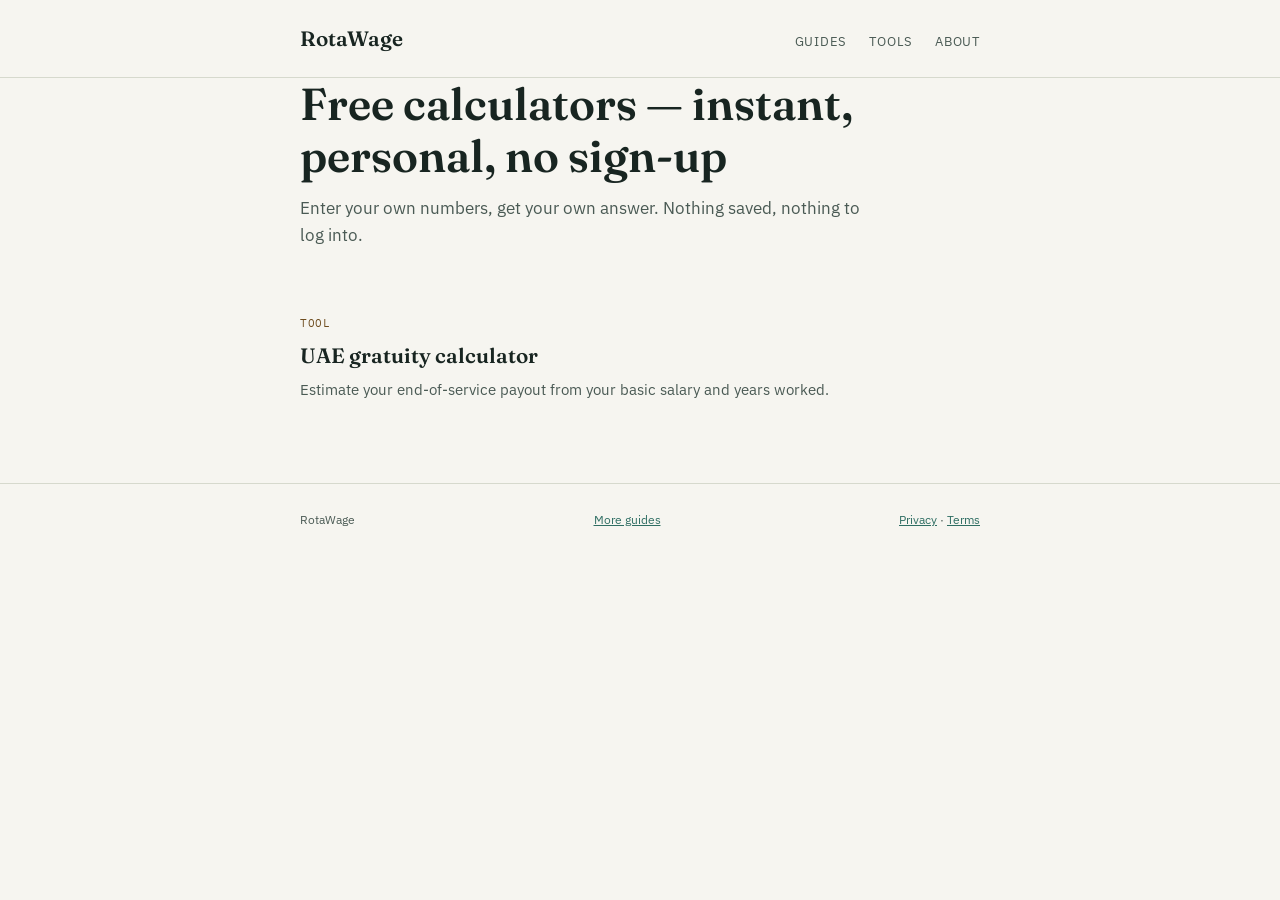
==== tools/index.html @ 277010a6 "Create index.html" ====
<!doctype html>
<html lang="en">
<head>
<script async src="https://pagead2.googlesyndication.com/pagead/js/adsbygoogle.js?client=ca-pub-6051499531677717" crossorigin="anonymous"></script>
<meta charset="utf-8">
<meta name="viewport" content="width=device-width, initial-scale=1">
<title>Free UAE Money Tools &amp; Calculators | RotaWage</title>
<meta name="description" content="Free calculators for UAE-based workers — gratuity, budgeting, and more. Instant, personal, no sign-up.">
<link rel="canonical" href="https://kelvorixai.github.io/rotawage/tools/">
<link rel="preconnect" href="https://fonts.googleapis.com">
<link rel="preconnect" href="https://fonts.gstatic.com" crossorigin>
<link href="https://fonts.googleapis.com/css2?family=Fraunces:opsz,wght@9..144,500;9..144,600&family=IBM+Plex+Sans:wght@400;500;600&family=IBM+Plex+Mono:wght@400;500&display=swap" rel="stylesheet">
<link rel="stylesheet" href="../style.css">
</head>
<body>

<header class="site">
  <div class="wrap">
    <a class="brand" href="/rotawage/">RotaWage</a>
    <nav class="site">
      <a href="/rotawage/">Guides</a>
      <a href="/rotawage/tools/">Tools</a>
      <a href="/rotawage/about.html">About</a>
    </nav>
  </div>
</header>

<main class="wrap">
  <div class="hero">
    <h1>Free calculators — instant, personal, no sign-up</h1>
    <p>Enter your own numbers, get your own answer. Nothing saved, nothing to log into.</p>
  </div>

  <div class="post-list">
    <div class="post-card">
      <span class="tag">Tool</span>
      <a class="title" href="/rotawage/tools/gratuity-calculator.html">UAE gratuity calculator</a>
      <p>Estimate your end-of-service payout from your basic salary and years worked.</p>
    </div>
  </div>
</main>

<footer class="site">
  <div class="wrap">
    <span>RotaWage</span>
    <span><a href="/rotawage/">More guides</a></span>
    <span><a href="/rotawage/privacy.html">Privacy</a> · <a href="/rotawage/terms.html">Terms</a></span>
  </div>
</footer>

</body>
</html>
---- style.css ----
:root{
  --ink:#182521;
  --ink-soft:#4a5a54;
  --paper:#f6f5f0;
  --paper-raised:#ececE3;
  --brass:#8a5f26;
  --brass-strong:#6e4c1e;
  --teal:#1f5c52;
  --teal-soft:#2f6e63;
  --line:#d6d9cd;
  --line-soft:#e3e5db;
}
@media (prefers-color-scheme: dark){
  :root{
    --ink:#e7ece5;
    --ink-soft:#aab6ad;
    --paper:#111815;
    --paper-raised:#182420;
    --brass:#d3a35f;
    --brass-strong:#e3b872;
    --teal:#5fac9c;
    --teal-soft:#4a8f81;
    --line:#2c3733;
    --line-soft:#232e2a;
  }
}
*{box-sizing:border-box;}
html{ text-size-adjust:100%; }
body{
  margin:0;
  background:var(--paper);
  color:var(--ink);
  font-family:"IBM Plex Sans", ui-sans-serif, system-ui, sans-serif;
  line-height:1.6;
}
a{ color:var(--teal-soft); }
h1,h2,h3{ font-family:"Fraunces", Georgia, serif; font-weight:600; text-wrap:balance; line-height:1.15; }
.wrap{ max-width:720px; margin:0 auto; padding:0 20px; }

header.site{ border-bottom:1px solid var(--line); padding-block:22px; }
header.site .wrap{ display:flex; align-items:baseline; justify-content:space-between; flex-wrap:wrap; gap:10px; }
.brand{ font-family:"Fraunces", serif; font-weight:600; font-size:1.3rem; text-decoration:none; color:var(--ink); }
nav.site a{ font-size:13px; text-transform:uppercase; letter-spacing:.06em; color:var(--ink-soft); text-decoration:none; margin-left:18px; }
nav.site a:hover{ color:var(--teal-soft); }

main{ padding-block:48px; }

.hero h1{ font-size:clamp(2rem,5vw,2.8rem); margin:0 0 14px; }
.hero p{ color:var(--ink-soft); max-width:58ch; font-size:1.05rem; margin:0; }

.post-list{ margin-top:44px; display:flex; flex-direction:column; }
.post-card{ padding-block:22px; border-top:1px solid var(--line-soft); display:flex; flex-direction:column; gap:6px; }
.post-card:first-child{ border-top:none; }
.post-card .tag{ font-family:"IBM Plex Mono", monospace; font-size:11px; text-transform:uppercase; letter-spacing:.06em; color:var(--brass-strong); }
.post-card a.title{ font-family:"Fraunces", serif; font-size:1.3rem; font-weight:600; color:var(--ink); text-decoration:none; }
.post-card a.title:hover{ color:var(--teal-soft); }
.post-card p{ margin:0; color:var(--ink-soft); font-size:14.5px; max-width:62ch; }

article.post header.meta{ margin-bottom:8px; }
article.post .tag{ font-family:"IBM Plex Mono", monospace; font-size:11px; text-transform:uppercase; letter-spacing:.06em; color:var(--brass-strong); }
article.post h1{ font-size:clamp(1.8rem,4.5vw,2.5rem); margin:10px 0 8px; }
article.post .dek{ color:var(--ink-soft); font-size:1.05rem; max-width:60ch; margin:0 0 34px; }
article.post .content{ max-width:68ch; font-size:16px; }
article.post .content h2{ font-size:1.3rem; margin:36px 0 12px; }
article.post .content p{ margin:0 0 18px; }
article.post .content ul,article.post .content ol{ margin:0 0 18px; padding-left:22px; }
article.post .content li{ margin-bottom:8px; }
article.post .content table{ width:100%; border-collapse:collapse; margin:0 0 24px; font-size:14.5px; }
article.post .content th{ text-align:left; font-size:11px; text-transform:uppercase; letter-spacing:.05em; color:var(--ink-soft); font-weight:500; padding:0 12px 8px 0; border-bottom:1px solid var(--line); }
article.post .content td{ padding:10px 12px 10px 0; border-bottom:1px solid var(--line-soft); vertical-align:top; }

.disclaimer{ margin-top:40px; padding:16px 18px; background:var(--paper-raised); border-left:3px solid var(--brass); font-size:13px; color:var(--ink-soft); }

footer.site{ border-top:1px solid var(--line); margin-top:60px; padding-block:26px; }
footer.site .wrap{ display:flex; justify-content:space-between; flex-wrap:wrap; gap:10px; font-size:12px; color:var(--ink-soft); }

@media (max-width:480px){
  nav.site a{ margin-left:12px; }
}
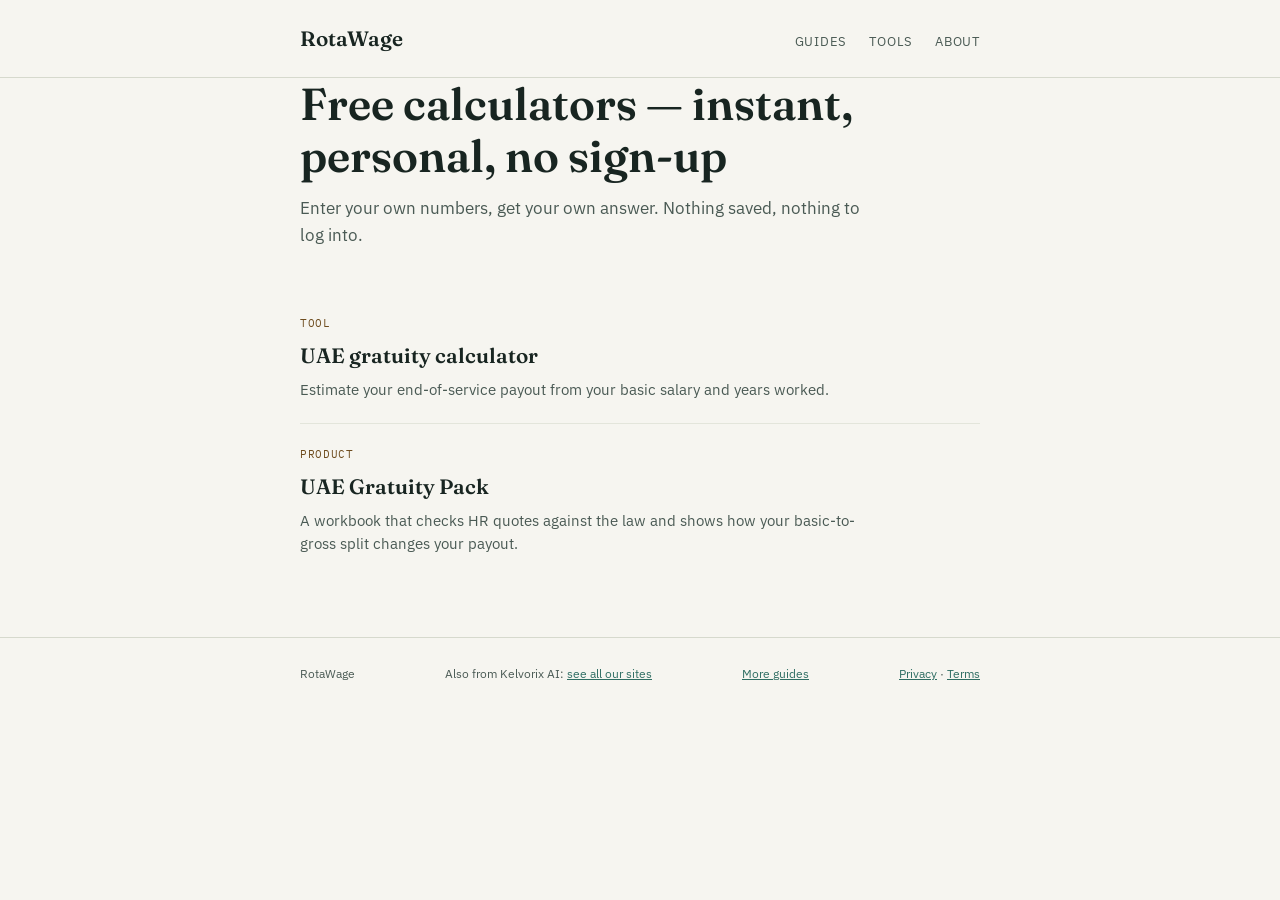
==== commit 930c24c5: "Update index.html" ====
--- a/tools/index.html
+++ b/tools/index.html
@@ -37,12 +37,18 @@
       <a class="title" href="/rotawage/tools/gratuity-calculator.html">UAE gratuity calculator</a>
       <p>Estimate your end-of-service payout from your basic salary and years worked.</p>
     </div>
+    <div class="post-card">
+      <span class="tag">Product</span>
+      <a class="title" href="/rotawage/tools/uae-gratuity-pack.html">UAE Gratuity Pack</a>
+      <p>A workbook that checks HR quotes against the law and shows how your basic-to-gross split changes your payout.</p>
+    </div>
   </div>
 </main>
 
 <footer class="site">
   <div class="wrap">
     <span>RotaWage</span>
+    <span>Also from Kelvorix AI: <a href="https://kelvorixai.github.io/">see all our sites</a></span>
     <span><a href="/rotawage/">More guides</a></span>
     <span><a href="/rotawage/privacy.html">Privacy</a> · <a href="/rotawage/terms.html">Terms</a></span>
   </div>
@@ -50,4 +56,3 @@
 
 </body>
 </html>
-
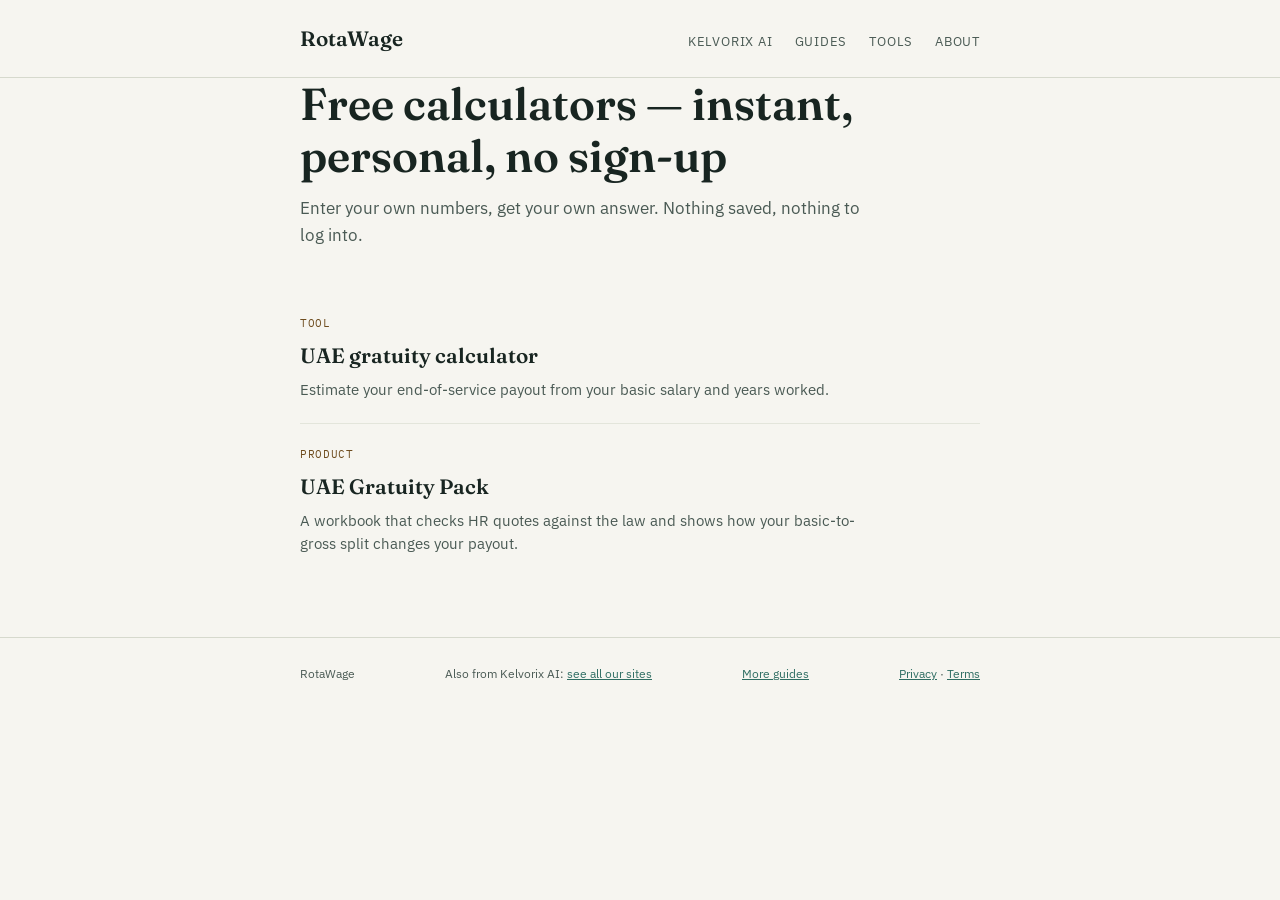
==== commit 9b11822e: "Add Kelvorix AI nav link back to the hub on every page" ====
--- a/tools/index.html
+++ b/tools/index.html
@@ -18,6 +18,7 @@
   <div class="wrap">
     <a class="brand" href="/rotawage/">RotaWage</a>
     <nav class="site">
+      <a href="https://kelvorixai.github.io/">Kelvorix AI</a>
       <a href="/rotawage/">Guides</a>
       <a href="/rotawage/tools/">Tools</a>
       <a href="/rotawage/about.html">About</a>
